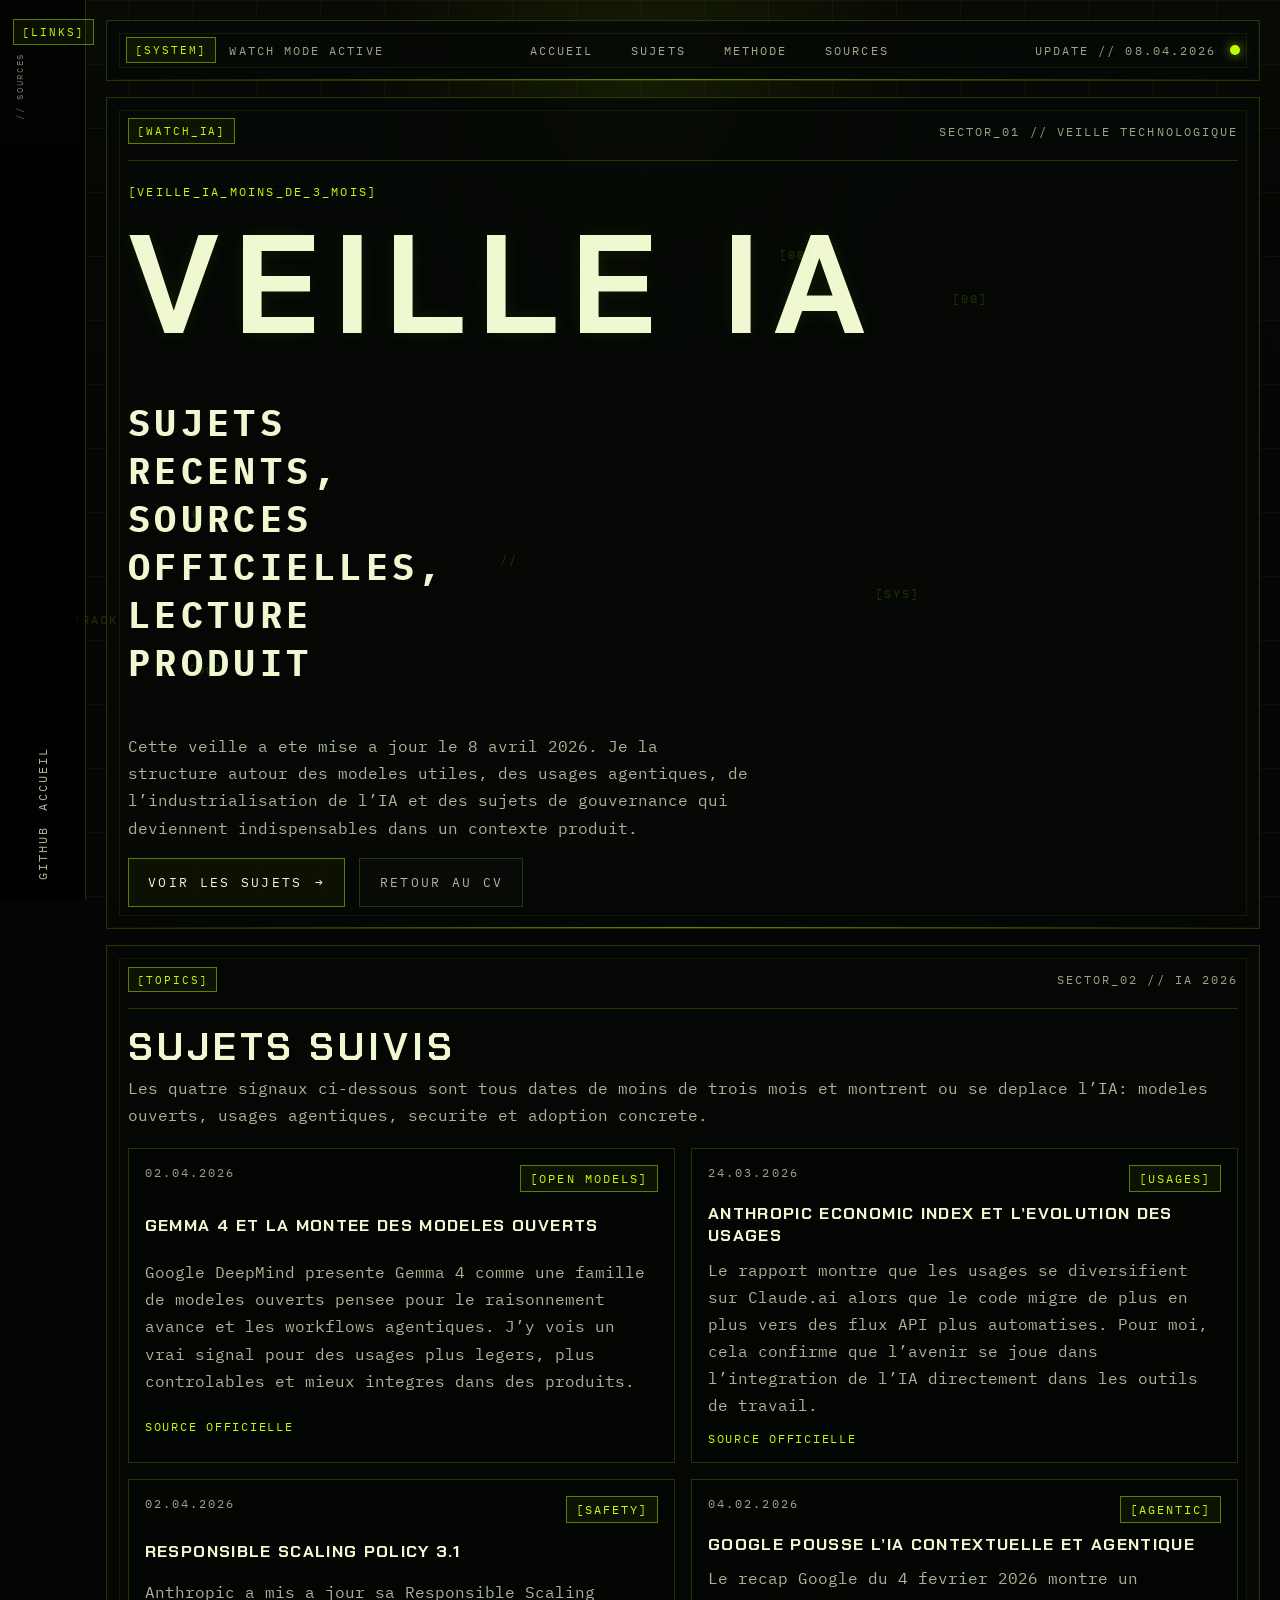
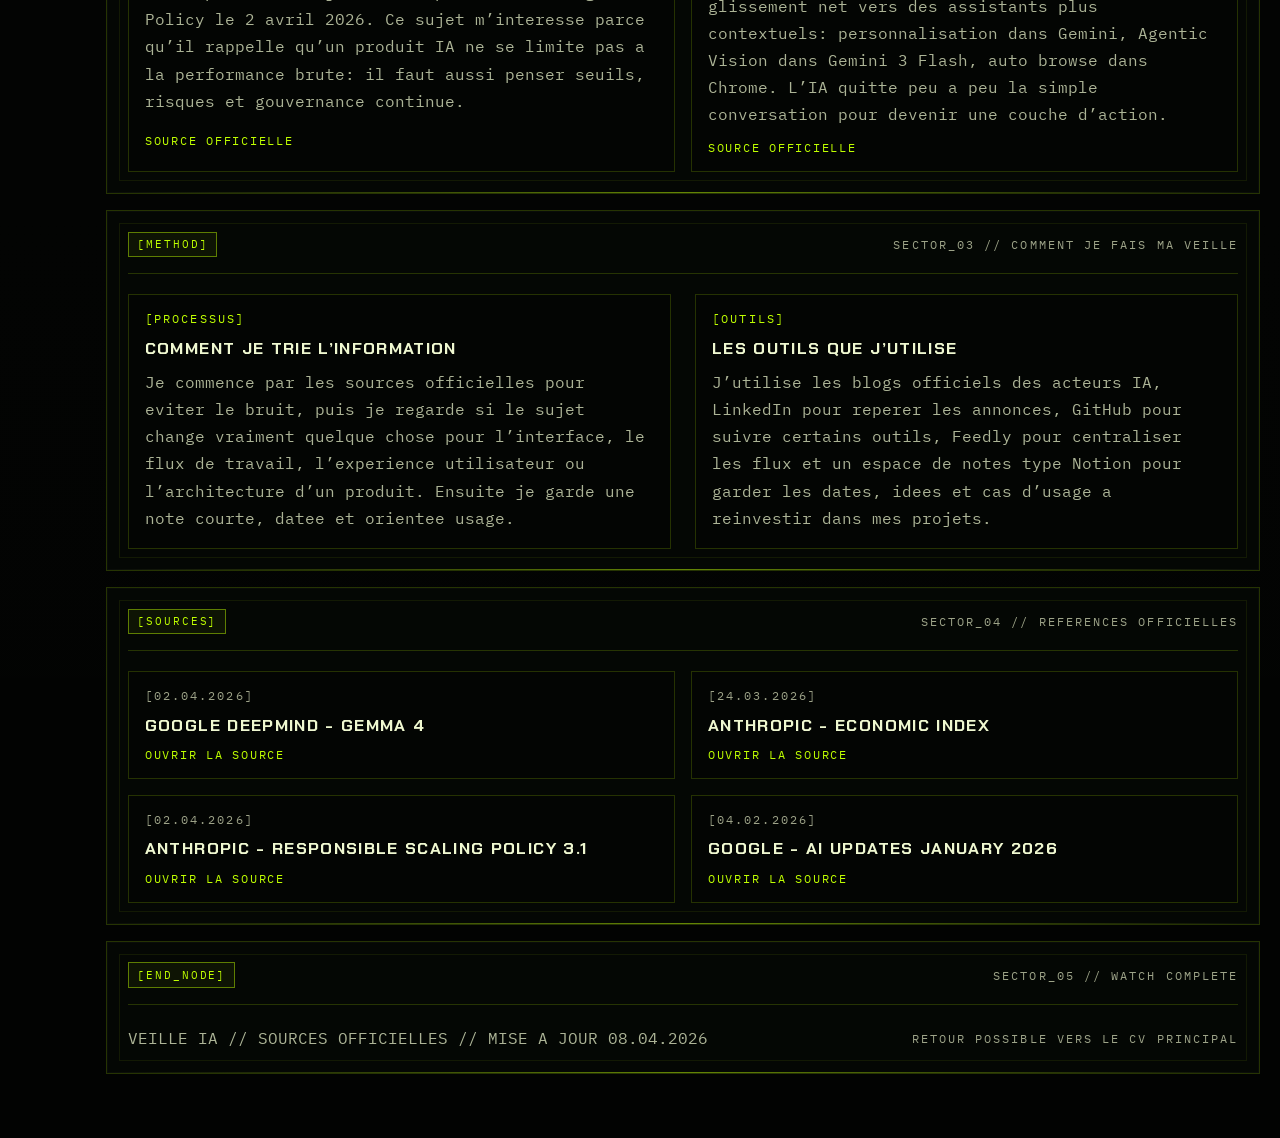
==== veille.html @ 502aa9de "portfolioV2" ====
<!DOCTYPE html>
<html lang="fr">
<head>
  <meta charset="UTF-8">
  <meta name="viewport" content="width=device-width, initial-scale=1.0">
  <title>Veille IA - Matheo Houpert</title>
  <meta name="description" content="Veille technologique IA de Matheo Houpert avec sujets recents de moins de trois mois, sources officielles et methode de veille.">
  <link rel="preconnect" href="https://fonts.googleapis.com">
  <link rel="preconnect" href="https://fonts.gstatic.com" crossorigin>
  <link href="https://fonts.googleapis.com/css2?family=Chakra+Petch:wght@400;500;600;700&family=IBM+Plex+Mono:wght@400;500;600&display=swap" rel="stylesheet">
  <link rel="stylesheet" href="styles.css">
</head>
<body>
  <div class="app-shell">
    <div class="scanline-overlay" aria-hidden="true"></div>
    <div class="ambient-grid" aria-hidden="true"></div>
    <div class="noise-layer" id="noiseLayer" aria-hidden="true"></div>
    <div class="cursor" id="cursor" aria-hidden="true"><span class="cursor-ring"></span><span class="cursor-dot"></span></div>

    <aside class="social-rail">
      <div class="rail-head"><span class="system-tag">[LINKS]</span><span class="rail-id">// SOURCES</span></div>
      <nav class="rail-links" aria-label="Liens externes">
        <a href="index.html">Accueil</a>
        <a href="https://github.com/matheo2?tab=repositories" target="_blank" rel="noreferrer">GitHub</a>
      </nav>
    </aside>

    <main class="site-frame">
      <header class="topbar">
        <div class="topbar-block"><span class="system-tag">[SYSTEM]</span><span class="topbar-copy">WATCH MODE ACTIVE</span></div>
        <nav class="topbar-nav" aria-label="Navigation principale">
          <a class="topbar-link" href="index.html">ACCUEIL</a>
          <a class="topbar-link" href="#watch">SUJETS</a>
          <a class="topbar-link" href="#method">METHODE</a>
          <a class="topbar-link" href="#sources">SOURCES</a>
        </nav>
        <div class="topbar-block"><span class="topbar-copy">UPDATE // 08.04.2026</span><span class="status-led"></span></div>
      </header>

      <section class="page-hero panel reveal">
        <div class="panel-header">
          <span class="system-tag">[WATCH_IA]</span>
          <span class="meta-text">SECTOR_01 // VEILLE TECHNOLOGIQUE</span>
        </div>
        <div class="hero-copy">
          <p class="eyebrow">[VEILLE_IA_MOINS_DE_3_MOIS]</p>
          <h1>VEILLE IA</h1>
          <h2 class="page-hero-subtitle">SUJETS RECENTS, SOURCES OFFICIELLES, LECTURE PRODUIT</h2>
          <p class="page-hero-copy">Cette veille a ete mise a jour le 8 avril 2026. Je la structure autour des modeles utiles, des usages agentiques, de l&rsquo;industrialisation de l&rsquo;IA et des sujets de gouvernance qui deviennent indispensables dans un contexte produit.</p>
          <div class="page-hero-actions">
            <a class="button-primary" href="#watch">VOIR LES SUJETS <span>&rarr;</span></a>
            <a class="button-secondary" href="index.html">RETOUR AU CV</a>
          </div>
        </div>
      </section>

      <section class="panel reveal" id="watch">
        <div class="panel-header">
          <span class="system-tag">[TOPICS]</span>
          <span class="meta-text">SECTOR_02 // IA 2026</span>
        </div>
        <div class="section-head">
          <h3>SUJETS SUIVIS</h3>
          <p>Les quatre signaux ci-dessous sont tous dates de moins de trois mois et montrent ou se deplace l&rsquo;IA: modeles ouverts, usages agentiques, securite et adoption concrete.</p>
        </div>
        <div class="watch-grid">
          <article class="watch-card">
            <div class="watch-head"><span class="watch-date">02.04.2026</span><span class="watch-tag">[OPEN MODELS]</span></div>
            <h3>Gemma 4 et la montee des modeles ouverts</h3>
            <p>Google DeepMind presente Gemma 4 comme une famille de modeles ouverts pensee pour le raisonnement avance et les workflows agentiques. J&rsquo;y vois un vrai signal pour des usages plus legers, plus controlables et mieux integres dans des produits.</p>
            <div class="watch-links"><a class="watch-link" href="https://blog.google/innovation-and-ai/technology/developers-tools/gemma-4/" target="_blank" rel="noreferrer">SOURCE OFFICIELLE</a></div>
          </article>
          <article class="watch-card">
            <div class="watch-head"><span class="watch-date">24.03.2026</span><span class="watch-tag">[USAGES]</span></div>
            <h3>Anthropic Economic Index et l&rsquo;evolution des usages</h3>
            <p>Le rapport montre que les usages se diversifient sur Claude.ai alors que le code migre de plus en plus vers des flux API plus automatises. Pour moi, cela confirme que l&rsquo;avenir se joue dans l&rsquo;integration de l&rsquo;IA directement dans les outils de travail.</p>
            <div class="watch-links"><a class="watch-link" href="https://www.anthropic.com/research/economic-index-march-2026-report" target="_blank" rel="noreferrer">SOURCE OFFICIELLE</a></div>
          </article>
          <article class="watch-card">
            <div class="watch-head"><span class="watch-date">02.04.2026</span><span class="watch-tag">[SAFETY]</span></div>
            <h3>Responsible Scaling Policy 3.1</h3>
            <p>Anthropic a mis a jour sa Responsible Scaling Policy le 2 avril 2026. Ce sujet m&rsquo;interesse parce qu&rsquo;il rappelle qu&rsquo;un produit IA ne se limite pas a la performance brute: il faut aussi penser seuils, risques et gouvernance continue.</p>
            <div class="watch-links"><a class="watch-link" href="https://www.anthropic.com/responsible-scaling-policy" target="_blank" rel="noreferrer">SOURCE OFFICIELLE</a></div>
          </article>
          <article class="watch-card">
            <div class="watch-head"><span class="watch-date">04.02.2026</span><span class="watch-tag">[AGENTIC]</span></div>
            <h3>Google pousse l&rsquo;IA contextuelle et agentique</h3>
            <p>Le recap Google du 4 fevrier 2026 montre un glissement net vers des assistants plus contextuels: personnalisation dans Gemini, Agentic Vision dans Gemini 3 Flash, auto browse dans Chrome. L&rsquo;IA quitte peu a peu la simple conversation pour devenir une couche d&rsquo;action.</p>
            <div class="watch-links"><a class="watch-link" href="https://blog.google/innovation-and-ai/products/google-ai-updates-january-2026/" target="_blank" rel="noreferrer">SOURCE OFFICIELLE</a></div>
          </article>
        </div>
      </section>

      <section class="panel reveal" id="method">
        <div class="panel-header">
          <span class="system-tag">[METHOD]</span>
          <span class="meta-text">SECTOR_03 // COMMENT JE FAIS MA VEILLE</span>
        </div>
        <div class="method-grid">
          <article class="method-card">
            <span class="method-kicker">[PROCESSUS]</span>
            <h3>Comment je trie l&rsquo;information</h3>
            <p>Je commence par les sources officielles pour eviter le bruit, puis je regarde si le sujet change vraiment quelque chose pour l&rsquo;interface, le flux de travail, l&rsquo;experience utilisateur ou l&rsquo;architecture d&rsquo;un produit. Ensuite je garde une note courte, datee et orientee usage.</p>
          </article>
          <article class="method-card">
            <span class="method-kicker">[OUTILS]</span>
            <h3>Les outils que j&rsquo;utilise</h3>
            <p>J&rsquo;utilise les blogs officiels des acteurs IA, LinkedIn pour reperer les annonces, GitHub pour suivre certains outils, Feedly pour centraliser les flux et un espace de notes type Notion pour garder les dates, idees et cas d&rsquo;usage a reinvestir dans mes projets.</p>
          </article>
        </div>
      </section>

      <section class="panel reveal" id="sources">
        <div class="panel-header">
          <span class="system-tag">[SOURCES]</span>
          <span class="meta-text">SECTOR_04 // REFERENCES OFFICIELLES</span>
        </div>
        <div class="source-grid">
          <article class="source-item"><span class="source-item-label">[02.04.2026]</span><h3>Google DeepMind - Gemma 4</h3><a href="https://blog.google/innovation-and-ai/technology/developers-tools/gemma-4/" target="_blank" rel="noreferrer">OUVRIR LA SOURCE</a></article>
          <article class="source-item"><span class="source-item-label">[24.03.2026]</span><h3>Anthropic - Economic Index</h3><a href="https://www.anthropic.com/research/economic-index-march-2026-report" target="_blank" rel="noreferrer">OUVRIR LA SOURCE</a></article>
          <article class="source-item"><span class="source-item-label">[02.04.2026]</span><h3>Anthropic - Responsible Scaling Policy 3.1</h3><a href="https://www.anthropic.com/responsible-scaling-policy" target="_blank" rel="noreferrer">OUVRIR LA SOURCE</a></article>
          <article class="source-item"><span class="source-item-label">[04.02.2026]</span><h3>Google - AI updates January 2026</h3><a href="https://blog.google/innovation-and-ai/products/google-ai-updates-january-2026/" target="_blank" rel="noreferrer">OUVRIR LA SOURCE</a></article>
        </div>
      </section>

      <footer class="footer panel reveal">
        <div class="panel-header"><span class="system-tag">[END_NODE]</span><span class="meta-text">SECTOR_05 // WATCH COMPLETE</span></div>
        <div class="footer-copy"><p>VEILLE IA // SOURCES OFFICIELLES // MISE A JOUR 08.04.2026</p><p class="footer-small">RETOUR POSSIBLE VERS LE CV PRINCIPAL</p></div>
      </footer>
    </main>
  </div>
  <script src="script.js"></script>
</body>
</html>
---- styles.css ----
:root {
  --bg: #020302;
  --bg-soft: #060806;
  --panel: rgba(5, 8, 5, 0.88);
  --line: rgba(191, 255, 0, 0.18);
  --line-strong: rgba(191, 255, 0, 0.45);
  --text: #eff8d0;
  --text-dim: rgba(239, 248, 208, 0.72);
  --accent: #bfff00;
  --accent-soft: rgba(191, 255, 0, 0.18);
  --accent-glow: 0 0 22px rgba(191, 255, 0, 0.18);
  --danger-space: clamp(1rem, 2vw, 2rem);
  --content-max: 1180px;
  --transition: 220ms ease;
}

* {
  box-sizing: border-box;
}

html {
  scroll-behavior: smooth;
}

body {
  margin: 0;
  min-height: 100vh;
  background:
    linear-gradient(rgba(255, 255, 255, 0.01), rgba(255, 255, 255, 0)),
    var(--bg);
  color: var(--text);
  font-family: "IBM Plex Mono", monospace;
  text-transform: uppercase;
  overflow-x: hidden;
}

body.modal-open {
  overflow: hidden;
}

body::before {
  content: "";
  position: fixed;
  inset: 0;
  background-image:
    linear-gradient(var(--line) 1px, transparent 1px),
    linear-gradient(90deg, var(--line) 1px, transparent 1px);
  background-size: 64px 64px;
  opacity: 0.22;
  pointer-events: none;
  z-index: -3;
}

a {
  color: inherit;
  text-decoration: none;
}

button,
a {
  -webkit-tap-highlight-color: transparent;
}

button {
  font: inherit;
}

p,
li {
  margin: 0;
  color: var(--text-dim);
  line-height: 1.7;
  text-transform: none;
}

ul {
  margin: 0;
  padding-left: 1.15rem;
}

.app-shell {
  position: relative;
  min-height: 100vh;
}

.ambient-grid,
.scanline-overlay,
.noise-layer {
  position: fixed;
  inset: 0;
  pointer-events: none;
}

.ambient-grid {
  background:
    radial-gradient(circle at 50% 10%, rgba(191, 255, 0, 0.08), transparent 28%),
    linear-gradient(180deg, rgba(191, 255, 0, 0.02), transparent 32%);
  z-index: -2;
}

.scanline-overlay {
  background: repeating-linear-gradient(
    to bottom,
    rgba(255, 255, 255, 0.028) 0,
    rgba(255, 255, 255, 0.028) 1px,
    transparent 1px,
    transparent 4px
  );
  opacity: 0.08;
  mix-blend-mode: screen;
  animation: scanline-shift 12s linear infinite;
  z-index: 4;
}

.noise-layer {
  z-index: 3;
}

.noise-glyph {
  position: absolute;
  color: rgba(191, 255, 0, 0.18);
  font-size: 0.72rem;
  letter-spacing: 0.16em;
  animation: noise-drift 10s linear infinite;
}

.cursor {
  position: fixed;
  top: 0;
  left: 0;
  width: 36px;
  height: 36px;
  pointer-events: none;
  transform: translate(-50%, -50%);
  z-index: 8;
  opacity: 0;
  transition: opacity var(--transition);
}

.cursor.is-visible {
  opacity: 1;
}

.cursor.is-hovering .cursor-ring {
  transform: scale(1.45);
}

.cursor-ring,
.cursor-dot {
  position: absolute;
  inset: 0;
  margin: auto;
  border-radius: 50%;
}

.cursor-ring {
  width: 36px;
  height: 36px;
  border: 1px solid rgba(191, 255, 0, 0.55);
  box-shadow: 0 0 18px rgba(191, 255, 0, 0.12);
  transition: transform var(--transition);
}

.cursor-dot {
  width: 6px;
  height: 6px;
  background: var(--accent);
  box-shadow: 0 0 12px rgba(191, 255, 0, 0.65);
}

.social-rail {
  position: fixed;
  top: 0;
  left: 0;
  width: 86px;
  height: 100vh;
  padding: 1.2rem 0.8rem;
  border-right: 1px solid var(--line);
  background: rgba(0, 0, 0, 0.74);
  display: flex;
  flex-direction: column;
  justify-content: space-between;
  z-index: 5;
}

.rail-head {
  display: grid;
  gap: 0.5rem;
}

.rail-id {
  color: rgba(239, 248, 208, 0.45);
  font-size: 0.58rem;
  letter-spacing: 0.18em;
  writing-mode: vertical-rl;
  transform: rotate(180deg);
}

.rail-links {
  display: flex;
  flex-direction: column;
  gap: 1rem;
  align-items: center;
}

.rail-links a {
  writing-mode: vertical-rl;
  transform: rotate(180deg);
  font-size: 0.72rem;
  letter-spacing: 0.18em;
  color: var(--text-dim);
  transition: color var(--transition), text-shadow var(--transition);
}

.rail-links a:hover,
.rail-links a:focus-visible {
  color: var(--accent);
  text-shadow: 0 0 12px rgba(191, 255, 0, 0.45);
}

.site-frame {
  width: min(calc(100% - 126px), var(--content-max));
  margin-left: max(106px, calc((100vw - var(--content-max)) / 2));
  padding: 1.25rem 0 4rem;
}

.topbar,
.panel,
.detail-dialog {
  border: 1px solid var(--line);
  background: var(--panel);
  box-shadow: inset 0 0 0 1px rgba(255, 255, 255, 0.02);
  position: relative;
  overflow: hidden;
}

.topbar {
  display: grid;
  grid-template-columns: auto 1fr auto;
  gap: 1rem;
  align-items: center;
  padding: 0.95rem 1.2rem;
  margin-bottom: 1rem;
}

.topbar-block,
.topbar-nav {
  display: flex;
  align-items: center;
  gap: 0.85rem;
}

.topbar-nav {
  justify-content: center;
  flex-wrap: wrap;
}

.topbar-link {
  padding: 0.35rem 0.7rem;
  border: 1px solid transparent;
  font-size: 0.72rem;
  letter-spacing: 0.18em;
  color: rgba(239, 248, 208, 0.68);
  transition:
    color var(--transition),
    border-color var(--transition),
    background var(--transition);
}

.topbar-link:hover,
.topbar-link:focus-visible {
  color: var(--accent);
  border-color: var(--line);
  background: rgba(191, 255, 0, 0.05);
}

.topbar-copy,
.meta-text,
.system-tag,
.data-label,
.metric-label,
.skill-index,
.about-key,
.footer-small,
.eyebrow,
.story-label,
.project-card-index,
.project-badge,
.access-key,
.modal-meta span,
.watch-date,
.watch-source,
.method-kicker,
.source-item-label {
  letter-spacing: 0.18em;
}

.topbar-copy,
.meta-text,
.footer-small,
.data-label,
.metric-label,
.skill-index,
.about-key,
.story-label,
.project-card-index,
.access-key,
.watch-date,
.watch-source,
.source-item-label {
  font-size: 0.72rem;
  color: rgba(239, 248, 208, 0.65);
}

.status-led {
  width: 10px;
  height: 10px;
  border-radius: 50%;
  background: var(--accent);
  box-shadow: 0 0 12px rgba(191, 255, 0, 0.7);
  animation: pulse-led 2.4s infinite;
}

.panel + .panel {
  margin-top: 1rem;
}

.panel::before,
.panel::after,
.topbar::before,
.topbar::after,
.detail-dialog::before,
.detail-dialog::after {
  content: "";
  position: absolute;
  inset: 12px;
  border: 1px solid rgba(191, 255, 0, 0.08);
  pointer-events: none;
}

.panel::after,
.topbar::after,
.detail-dialog::after {
  inset: auto 0 0 0;
  height: 1px;
  border: 0;
  background: linear-gradient(90deg, transparent, rgba(191, 255, 0, 0.5), transparent);
}

.panel {
  padding: 1.3rem;
}

.panel-header {
  display: flex;
  justify-content: space-between;
  gap: 1rem;
  align-items: center;
  padding-bottom: 1rem;
  margin-bottom: 1.25rem;
  border-bottom: 1px solid var(--line);
}

.system-tag {
  display: inline-flex;
  align-items: center;
  justify-content: center;
  padding: 0.3rem 0.5rem;
  border: 1px solid var(--line-strong);
  color: var(--accent);
  font-size: 0.68rem;
  background: rgba(191, 255, 0, 0.05);
}

.hero {
  min-height: 80vh;
  display: flex;
  flex-direction: column;
  justify-content: center;
}

.hero-grid,
.project-layout,
.about-layout,
.story-layout,
.method-grid {
  display: grid;
  gap: 1.5rem;
}

.hero-grid {
  grid-template-columns: minmax(0, 1.15fr) minmax(320px, 0.85fr);
  align-items: stretch;
}

.hero-copy,
.project-copy,
.story-copy {
  display: grid;
  gap: 1rem;
  align-content: center;
}

.eyebrow {
  font-size: 0.78rem;
  color: var(--accent);
}

.glitch-title,
.hero-subtitle,
.section-head h3,
.project-copy h3,
.modal-headline h3,
.page-hero h1 {
  font-family: "Chakra Petch", sans-serif;
  margin: 0;
  line-height: 0.95;
}

.glitch-title,
.page-hero h1 {
  position: relative;
  font-size: clamp(4rem, 11vw, 8.8rem);
  letter-spacing: 0.1em;
  color: var(--text);
  text-shadow: 0 0 18px rgba(191, 255, 0, 0.08);
}

.glitch-title::before,
.glitch-title::after {
  content: attr(data-text);
  position: absolute;
  inset: 0;
  pointer-events: none;
  opacity: 0;
}

.glitch-title.is-glitching::before {
  opacity: 0.7;
  transform: translate(2px, -1px);
  color: rgba(191, 255, 0, 0.95);
  clip-path: polygon(0 12%, 100% 0, 100% 42%, 0 46%);
}

.glitch-title.is-glitching::after {
  opacity: 0.55;
  transform: translate(-4px, 2px);
  color: rgba(239, 248, 208, 0.7);
  clip-path: polygon(0 58%, 100% 52%, 100% 100%, 0 100%);
}

.hero-subtitle,
.page-hero-subtitle {
  max-width: 16ch;
  font-size: clamp(1.3rem, 3vw, 2.3rem);
  letter-spacing: 0.12em;
}

.hero-text,
.page-hero-copy {
  max-width: 62ch;
}

.hero-actions,
.project-actions,
.modal-actions,
.page-hero-actions {
  display: flex;
  flex-wrap: wrap;
  gap: 0.9rem;
}

.button-primary,
.button-secondary,
.modal-close,
.skill-pill,
.project-card {
  transition:
    color var(--transition),
    background var(--transition),
    border-color var(--transition),
    box-shadow var(--transition),
    transform var(--transition);
}

.button-primary {
  display: inline-flex;
  align-items: center;
  justify-content: center;
  gap: 0.75rem;
  padding: 0.95rem 1.2rem;
  border: 1px solid var(--line-strong);
  background: rgba(191, 255, 0, 0.04);
  color: var(--text);
  font-size: 0.8rem;
  letter-spacing: 0.18em;
  transition:
    color var(--transition),
    background var(--transition),
    box-shadow var(--transition),
    transform var(--transition);
}

.button-secondary,
.modal-close {
  display: inline-flex;
  align-items: center;
  justify-content: center;
  gap: 0.75rem;
  padding: 0.95rem 1.2rem;
  border: 1px solid var(--line);
  background: rgba(255, 255, 255, 0.01);
  color: var(--text-dim);
  font-size: 0.8rem;
  letter-spacing: 0.18em;
}

.button-primary:hover,
.button-primary:focus-visible,
.button-secondary:hover,
.button-secondary:focus-visible,
.modal-close:hover,
.modal-close:focus-visible,
.skill-pill:hover,
.skill-pill:focus-visible,
.project-card:hover,
.project-card:focus-visible {
  color: var(--accent);
  border-color: var(--line-strong);
  background: rgba(191, 255, 0, 0.08);
  box-shadow: var(--accent-glow);
  transform: translateY(-2px);
}

.hero-data {
  display: grid;
  grid-template-columns: repeat(2, minmax(0, 1fr));
  gap: 1rem;
  padding-top: 0.5rem;
}

.data-card,
.metric-block,
.skill-card,
.about-row,
.project-panel,
.signal-core,
.story-card,
.watch-card,
.method-card,
.source-item {
  border: 1px solid var(--line);
  background: rgba(0, 0, 0, 0.32);
}

.data-card {
  display: grid;
  gap: 0.35rem;
  padding: 0.95rem;
}

.data-value,
.metric-value,
.about-value {
  color: var(--text);
  font-size: 0.88rem;
  letter-spacing: 0.12em;
}

.hero-visual {
  display: flex;
  align-items: stretch;
}

.signal-core {
  position: relative;
  min-height: 460px;
  width: 100%;
  overflow: hidden;
  display: grid;
  place-items: center;
  box-shadow: inset 0 0 32px rgba(191, 255, 0, 0.03);
}

.signal-core::before {
  content: "";
  position: absolute;
  inset: 24px;
  border: 1px solid rgba(191, 255, 0, 0.14);
}

.signal-grid,
.signal-ring,
.signal-cross,
.signal-pulse {
  position: absolute;
}

.signal-grid {
  inset: 0;
  background-image:
    linear-gradient(rgba(191, 255, 0, 0.08) 1px, transparent 1px),
    linear-gradient(90deg, rgba(191, 255, 0, 0.08) 1px, transparent 1px);
  background-size: 28px 28px;
  mask-image: radial-gradient(circle at center, black 45%, transparent 80%);
}

.signal-ring {
  border: 1px solid rgba(191, 255, 0, 0.4);
  border-radius: 50%;
}

.signal-ring-a {
  width: 280px;
  height: 280px;
  animation: rotate-ring 12s linear infinite;
}

.signal-ring-b {
  width: 190px;
  height: 190px;
  border-style: dashed;
  animation: rotate-ring-reverse 8s linear infinite;
}

.signal-cross {
  background: rgba(191, 255, 0, 0.22);
}

.signal-cross-x {
  width: 1px;
  height: 100%;
}

.signal-cross-y {
  width: 100%;
  height: 1px;
}

.signal-node {
  position: absolute;
  width: 10px;
  height: 10px;
  background: var(--accent);
  box-shadow: 0 0 16px rgba(191, 255, 0, 0.55);
}

.signal-node-a {
  top: 18%;
  right: 22%;
}

.signal-node-b {
  bottom: 24%;
  left: 20%;
}

.signal-node-c {
  bottom: 18%;
  right: 30%;
}

.signal-pulse {
  width: 88px;
  height: 88px;
  border: 1px solid rgba(191, 255, 0, 0.45);
  border-radius: 50%;
  animation: pulse-wave 2.8s ease-out infinite;
}

.signal-caption {
  position: absolute;
  left: 1rem;
  bottom: 1rem;
  display: grid;
  gap: 0.3rem;
  font-size: 0.7rem;
  letter-spacing: 0.16em;
  color: rgba(239, 248, 208, 0.65);
}

.section-head {
  display: grid;
  gap: 0.55rem;
  margin-bottom: 1.2rem;
}

.section-head h3,
.project-copy h3 {
  font-size: clamp(1.65rem, 3vw, 3rem);
  letter-spacing: 0.1em;
}

.story-layout,
.about-layout {
  grid-template-columns: minmax(0, 1fr) minmax(280px, 0.82fr);
  align-items: start;
}

.story-stack,
.about-list {
  display: grid;
  gap: 0.8rem;
}

.story-card {
  display: grid;
  gap: 0.55rem;
  padding: 1rem;
}

.skills-panel {
  display: grid;
  grid-template-columns: repeat(5, minmax(0, 1fr));
  gap: 1rem;
}

.skill-button-grid {
  display: flex;
  flex-wrap: wrap;
  gap: 0.85rem;
}

.skill-pill {
  border: 1px solid var(--line);
  background: rgba(255, 255, 255, 0.01);
  color: var(--text);
  padding: 0.95rem 1.1rem;
  cursor: pointer;
}

.skills-footer {
  margin-top: 1.4rem;
  display: flex;
  justify-content: space-between;
  gap: 1rem;
  align-items: flex-end;
}

.skills-footnote {
  max-width: 50ch;
}

.skill-card {
  min-height: 230px;
  padding: 1rem;
  display: flex;
  flex-direction: column;
  justify-content: space-between;
  gap: 1rem;
  transition:
    border-color var(--transition),
    box-shadow var(--transition),
    transform var(--transition);
}

.skill-card h4 {
  margin: 0;
  font-family: "Chakra Petch", sans-serif;
  font-size: 1.15rem;
  letter-spacing: 0.08em;
}

.skill-card:hover,
.skill-card:focus-within {
  border-color: var(--line-strong);
  box-shadow: var(--accent-glow);
  transform: translateY(-4px);
}

.project-layout {
  grid-template-columns: minmax(0, 1.05fr) minmax(280px, 0.95fr);
  align-items: start;
}

.access-strip {
  display: grid;
  gap: 0.7rem;
  padding: 1rem;
  border: 1px solid var(--line);
  background: rgba(0, 0, 0, 0.28);
}

.access-row {
  display: grid;
  grid-template-columns: 110px 1fr;
  gap: 1rem;
  align-items: center;
  padding-bottom: 0.7rem;
  border-bottom: 1px solid rgba(191, 255, 0, 0.08);
}

.access-row:last-child {
  padding-bottom: 0;
  border-bottom: 0;
}

.access-key,
.project-card-index,
.project-badge {
  font-size: 0.72rem;
  letter-spacing: 0.18em;
}

.access-key,
.project-card-index {
  color: rgba(239, 248, 208, 0.65);
}

.access-value {
  color: var(--text);
  letter-spacing: 0.1em;
}

.project-text {
  font-size: 1.15rem;
  color: var(--accent);
  letter-spacing: 0.08em;
}

.project-panel {
  padding: 1rem;
  display: grid;
  gap: 0.9rem;
}

.metric-block {
  padding: 0.85rem 0.9rem;
  display: grid;
  gap: 0.35rem;
}

.project-diagram {
  min-height: 180px;
  display: grid;
  place-items: center;
  gap: 1rem;
  padding: 1rem;
  border: 1px solid var(--line);
  background:
    linear-gradient(rgba(191, 255, 0, 0.04), rgba(191, 255, 0, 0)),
    rgba(0, 0, 0, 0.42);
}

.diagram-node {
  position: relative;
  padding: 0.65rem 0.9rem;
  border: 1px solid rgba(191, 255, 0, 0.34);
  font-size: 0.72rem;
  letter-spacing: 0.16em;
}

.diagram-node:nth-child(2) {
  transform: scale(1.12);
  color: var(--accent);
}

.project-directory {
  margin-top: 1.5rem;
  padding-top: 1.5rem;
  border-top: 1px solid var(--line);
}

.project-grid {
  display: grid;
  grid-template-columns: repeat(2, minmax(0, 1fr));
  gap: 1rem;
}

.project-card {
  width: 100%;
  display: grid;
  gap: 1rem;
  padding: 1rem;
  border: 1px solid var(--line);
  background:
    linear-gradient(rgba(191, 255, 0, 0.03), rgba(191, 255, 0, 0)),
    rgba(0, 0, 0, 0.26);
  cursor: pointer;
  text-align: left;
}

.project-card-head,
.project-card-meta {
  display: flex;
  justify-content: space-between;
  gap: 1rem;
  align-items: center;
}

.project-badge {
  display: inline-flex;
  align-items: center;
  justify-content: center;
  padding: 0.3rem 0.55rem;
  border: 1px solid var(--line-strong);
  color: var(--accent);
  background: rgba(191, 255, 0, 0.05);
}

.project-card-copy {
  display: grid;
  gap: 0.75rem;
}

.project-card-title {
  font-family: "Chakra Petch", sans-serif;
  font-size: 1.3rem;
  letter-spacing: 0.08em;
  color: var(--text);
}

.project-card-text {
  color: var(--text-dim);
  text-transform: none;
  line-height: 1.7;
}

.project-card-meta {
  flex-wrap: wrap;
  color: rgba(239, 248, 208, 0.72);
  font-size: 0.76rem;
  letter-spacing: 0.14em;
}

.about-row {
  display: grid;
  grid-template-columns: 110px 1fr;
  gap: 1rem;
  align-items: center;
  padding: 0.95rem 1rem;
}

.footer-copy {
  display: flex;
  justify-content: space-between;
  align-items: center;
  gap: 1rem;
}

.detail-modal {
  position: fixed;
  inset: 0;
  z-index: 10;
  display: flex;
  align-items: center;
  justify-content: center;
  padding: 1.4rem;
  opacity: 0;
  visibility: hidden;
  pointer-events: none;
  transition: opacity var(--transition), visibility var(--transition);
}

.detail-modal.is-open {
  opacity: 1;
  visibility: visible;
  pointer-events: auto;
}

.detail-backdrop {
  position: absolute;
  inset: 0;
  background: rgba(2, 3, 2, 0.72);
  backdrop-filter: blur(18px);
}

.detail-dialog {
  position: relative;
  width: min(920px, 100%);
  max-height: min(88vh, 920px);
  z-index: 1;
}

.detail-dialog-head {
  display: flex;
  justify-content: space-between;
  gap: 1rem;
  align-items: center;
  padding: 1.3rem 1.3rem 1rem;
  margin-bottom: 0;
  border-bottom: 1px solid var(--line);
}

.detail-dialog-scroll {
  max-height: calc(88vh - 88px);
  overflow-y: auto;
  padding: 1.3rem;
}

.detail-dialog-scroll::-webkit-scrollbar {
  width: 10px;
}

.detail-dialog-scroll::-webkit-scrollbar-thumb {
  background: rgba(191, 255, 0, 0.18);
}

.modal-close {
  cursor: pointer;
}

.modal-article {
  display: grid;
  gap: 1.15rem;
}

.modal-headline {
  display: grid;
  gap: 0.65rem;
}

.modal-lead {
  max-width: 72ch;
  color: var(--text);
}

.modal-meta {
  display: flex;
  flex-wrap: wrap;
  gap: 0.7rem;
}

.modal-meta span {
  padding: 0.45rem 0.7rem;
  border: 1px solid rgba(191, 255, 0, 0.18);
  background: rgba(191, 255, 0, 0.04);
  color: rgba(239, 248, 208, 0.78);
  font-size: 0.74rem;
}

.modal-section,
.watch-card,
.method-card,
.source-item {
  display: grid;
  gap: 0.65rem;
  padding: 1rem;
}

.modal-section {
  border: 1px solid var(--line);
  background: rgba(0, 0, 0, 0.22);
}

.modal-section h4,
.watch-card h3,
.method-card h3,
.source-item h3 {
  margin: 0;
  font-family: "Chakra Petch", sans-serif;
  font-size: 1.05rem;
  letter-spacing: 0.08em;
  color: var(--text);
}

.page-hero {
  min-height: auto;
}

.watch-grid,
.source-grid {
  display: grid;
  grid-template-columns: repeat(2, minmax(0, 1fr));
  gap: 1rem;
  margin-top: 1rem;
}

.watch-head {
  display: flex;
  justify-content: space-between;
  gap: 1rem;
  align-items: flex-start;
}

.watch-tag {
  display: inline-flex;
  align-items: center;
  justify-content: center;
  padding: 0.3rem 0.55rem;
  border: 1px solid var(--line-strong);
  color: var(--accent);
  background: rgba(191, 255, 0, 0.05);
  font-size: 0.72rem;
  letter-spacing: 0.18em;
}

.watch-links {
  display: flex;
  flex-wrap: wrap;
  gap: 0.8rem;
}

.watch-link,
.source-item a {
  color: var(--accent);
  font-size: 0.78rem;
  letter-spacing: 0.14em;
}

.watch-link:hover,
.watch-link:focus-visible,
.source-item a:hover,
.source-item a:focus-visible {
  text-decoration: underline;
}

.method-grid {
  grid-template-columns: repeat(2, minmax(0, 1fr));
}

.method-kicker {
  color: var(--accent);
  font-size: 0.74rem;
}

.reveal {
  opacity: 0;
  transform: translateY(26px);
  transition:
    opacity 700ms ease,
    transform 700ms ease,
    border-color 300ms ease,
    box-shadow 300ms ease;
}

.reveal.is-visible {
  opacity: 1;
  transform: translateY(0);
}

.panel.is-flicker,
.topbar.is-flicker,
.detail-dialog.is-flicker {
  border-color: rgba(191, 255, 0, 0.5);
  box-shadow:
    inset 0 0 0 1px rgba(255, 255, 255, 0.03),
    0 0 22px rgba(191, 255, 0, 0.08);
}

@keyframes pulse-led {
  0%,
  100% {
    opacity: 0.6;
    transform: scale(0.92);
  }
  50% {
    opacity: 1;
    transform: scale(1);
  }
}

@keyframes rotate-ring {
  from {
    transform: rotate(0deg);
  }
  to {
    transform: rotate(360deg);
  }
}

@keyframes rotate-ring-reverse {
  from {
    transform: rotate(360deg);
  }
  to {
    transform: rotate(0deg);
  }
}

@keyframes pulse-wave {
  0% {
    transform: scale(0.65);
    opacity: 0.95;
  }
  100% {
    transform: scale(3.9);
    opacity: 0;
  }
}

@keyframes scanline-shift {
  from {
    transform: translateY(-10%);
  }
  to {
    transform: translateY(10%);
  }
}

@keyframes noise-drift {
  from {
    transform: translateY(0);
    opacity: 0;
  }
  10%,
  80% {
    opacity: 1;
  }
  to {
    transform: translateY(-30px);
    opacity: 0;
  }
}

@media (max-width: 1100px) {
  .skills-panel {
    grid-template-columns: repeat(3, minmax(0, 1fr));
  }

  .hero-grid,
  .project-layout,
  .about-layout,
  .story-layout,
  .method-grid {
    grid-template-columns: 1fr;
  }

  .project-grid,
  .watch-grid,
  .source-grid {
    grid-template-columns: 1fr;
  }

  .signal-core {
    min-height: 360px;
  }
}

@media (max-width: 920px) {
  .topbar {
    grid-template-columns: 1fr;
  }

  .topbar-nav {
    justify-content: flex-start;
  }

  .skills-footer,
  .watch-head,
  .footer-copy {
    flex-direction: column;
    align-items: flex-start;
  }
}

@media (max-width: 820px) {
  .social-rail {
    position: sticky;
    top: 0;
    width: 100%;
    height: auto;
    padding: 0.8rem 1rem;
    border-right: 0;
    border-bottom: 1px solid var(--line);
    flex-direction: row;
    align-items: center;
  }

  .rail-head {
    display: flex;
    align-items: center;
    gap: 0.8rem;
  }

  .rail-id,
  .rail-links a {
    writing-mode: initial;
    transform: none;
  }

  .rail-links {
    flex-direction: row;
    gap: 0.9rem;
    flex-wrap: wrap;
  }

  .site-frame {
    width: min(calc(100% - 1.4rem), var(--content-max));
    margin-left: auto;
    margin-right: auto;
    padding-top: 1rem;
  }

  .topbar,
  .panel-header,
  .detail-dialog-head,
  .footer-copy {
    flex-direction: column;
    align-items: flex-start;
  }
}

@media (max-width: 680px) {
  body::before {
    background-size: 36px 36px;
  }

  .panel,
  .topbar,
  .detail-dialog-head,
  .detail-dialog-scroll {
    padding-left: 1rem;
    padding-right: 1rem;
  }

  .hero,
  .page-hero {
    min-height: auto;
  }

  .hero-data,
  .skills-panel {
    grid-template-columns: 1fr;
  }

  .skill-card,
  .signal-core {
    min-height: 0;
  }

  .glitch-title,
  .page-hero h1 {
    font-size: clamp(3rem, 22vw, 5rem);
  }

  .hero-subtitle,
  .page-hero-subtitle {
    max-width: none;
  }

  .project-actions,
  .hero-actions,
  .modal-actions,
  .page-hero-actions {
    flex-direction: column;
    align-items: stretch;
  }

  .access-row {
    grid-template-columns: 1fr;
  }

  .project-card-head,
  .project-card-meta {
    align-items: flex-start;
    flex-direction: column;
  }

  .about-row {
    grid-template-columns: 1fr;
  }

  .detail-modal {
    padding: 0.75rem;
  }
}

@media (prefers-reduced-motion: reduce) {
  *,
  *::before,
  *::after {
    animation: none !important;
    transition: none !important;
    scroll-behavior: auto !important;
  }

  .reveal {
    opacity: 1;
    transform: none;
  }

  .cursor,
  .scanline-overlay {
    display: none;
  }
}
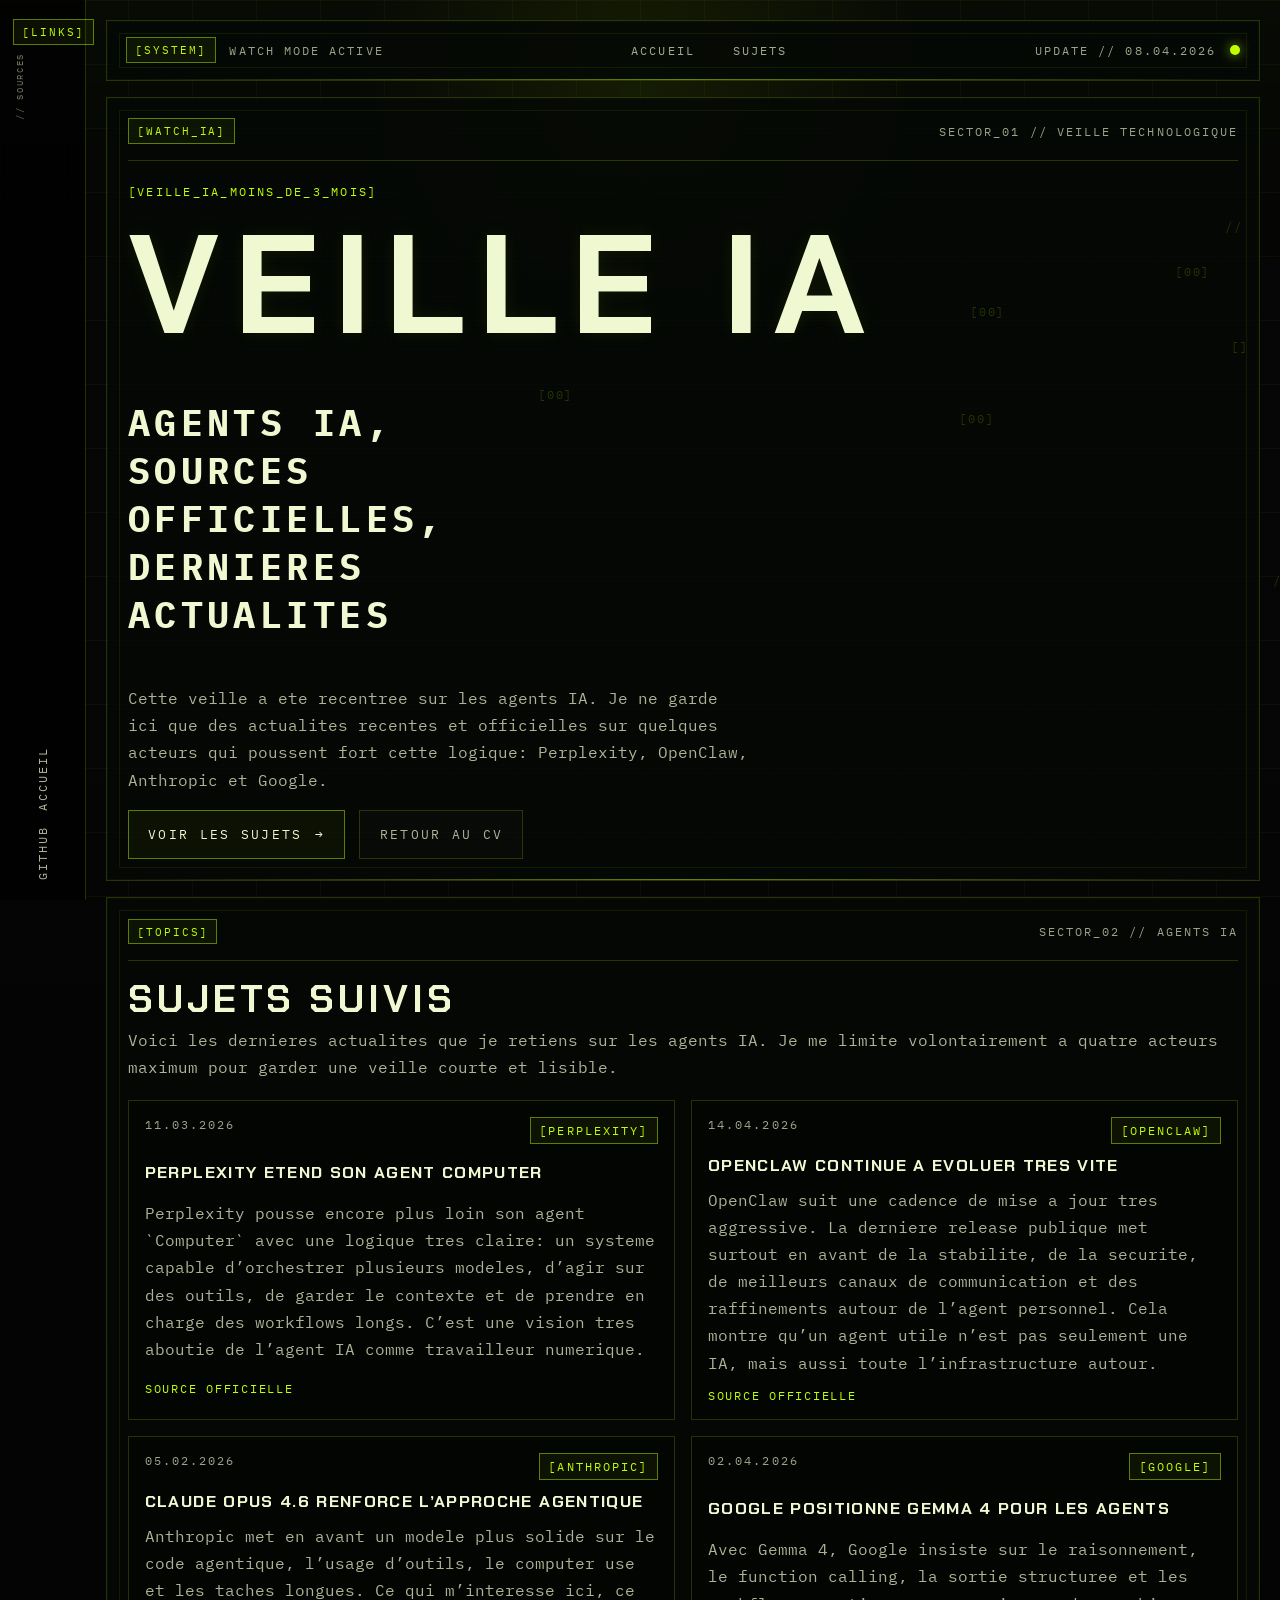
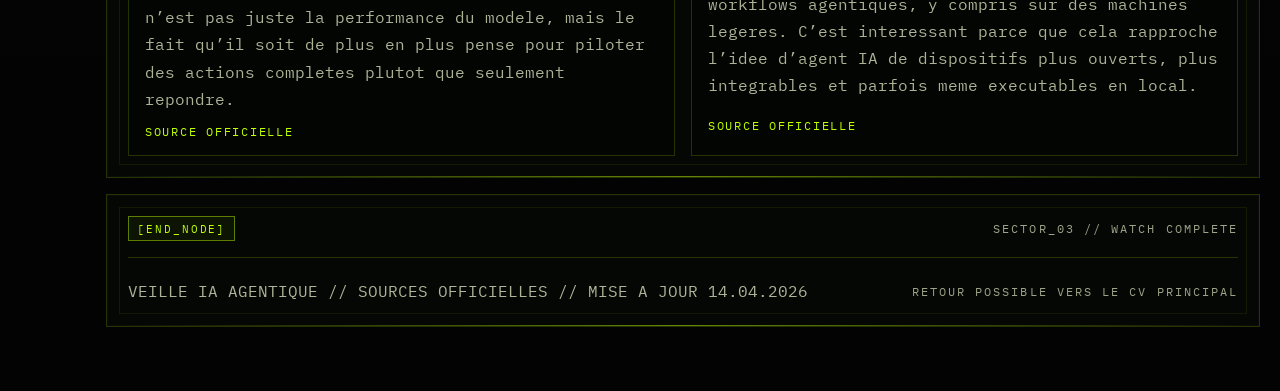
==== commit 5f4f5722: "competence-fait+veilletech-rework" ====
--- a/veille.html
+++ b/veille.html
@@ -4,7 +4,7 @@
   <meta charset="UTF-8">
   <meta name="viewport" content="width=device-width, initial-scale=1.0">
   <title>Veille IA - Matheo Houpert</title>
-  <meta name="description" content="Veille technologique IA de Matheo Houpert avec sujets recents de moins de trois mois, sources officielles et methode de veille.">
+  <meta name="description" content="Veille technologique IA de Matheo Houpert focalisee sur les agents IA, avec les dernieres actualites de Perplexity, OpenClaw, Anthropic et Google.">
   <link rel="preconnect" href="https://fonts.googleapis.com">
   <link rel="preconnect" href="https://fonts.gstatic.com" crossorigin>
   <link href="https://fonts.googleapis.com/css2?family=Chakra+Petch:wght@400;500;600;700&family=IBM+Plex+Mono:wght@400;500;600&display=swap" rel="stylesheet">
@@ -31,8 +31,6 @@
         <nav class="topbar-nav" aria-label="Navigation principale">
           <a class="topbar-link" href="index.html">ACCUEIL</a>
           <a class="topbar-link" href="#watch">SUJETS</a>
-          <a class="topbar-link" href="#method">METHODE</a>
-          <a class="topbar-link" href="#sources">SOURCES</a>
         </nav>
         <div class="topbar-block"><span class="topbar-copy">UPDATE // 08.04.2026</span><span class="status-led"></span></div>
       </header>
@@ -45,8 +43,8 @@
         <div class="hero-copy">
           <p class="eyebrow">[VEILLE_IA_MOINS_DE_3_MOIS]</p>
           <h1>VEILLE IA</h1>
-          <h2 class="page-hero-subtitle">SUJETS RECENTS, SOURCES OFFICIELLES, LECTURE PRODUIT</h2>
-          <p class="page-hero-copy">Cette veille a ete mise a jour le 8 avril 2026. Je la structure autour des modeles utiles, des usages agentiques, de l&rsquo;industrialisation de l&rsquo;IA et des sujets de gouvernance qui deviennent indispensables dans un contexte produit.</p>
+          <h2 class="page-hero-subtitle">AGENTS IA, SOURCES OFFICIELLES, DERNIERES ACTUALITES</h2>
+          <p class="page-hero-copy">Cette veille a ete recentree sur les agents IA. Je ne garde ici que des actualites recentes et officielles sur quelques acteurs qui poussent fort cette logique: Perplexity, OpenClaw, Anthropic et Google.</p>
           <div class="page-hero-actions">
             <a class="button-primary" href="#watch">VOIR LES SUJETS <span>&rarr;</span></a>
             <a class="button-secondary" href="index.html">RETOUR AU CV</a>
@@ -57,75 +55,43 @@
       <section class="panel reveal" id="watch">
         <div class="panel-header">
           <span class="system-tag">[TOPICS]</span>
-          <span class="meta-text">SECTOR_02 // IA 2026</span>
+          <span class="meta-text">SECTOR_02 // AGENTS IA</span>
         </div>
         <div class="section-head">
           <h3>SUJETS SUIVIS</h3>
-          <p>Les quatre signaux ci-dessous sont tous dates de moins de trois mois et montrent ou se deplace l&rsquo;IA: modeles ouverts, usages agentiques, securite et adoption concrete.</p>
+          <p>Voici les dernieres actualites que je retiens sur les agents IA. Je me limite volontairement a quatre acteurs maximum pour garder une veille courte et lisible.</p>
         </div>
         <div class="watch-grid">
           <article class="watch-card">
-            <div class="watch-head"><span class="watch-date">02.04.2026</span><span class="watch-tag">[OPEN MODELS]</span></div>
-            <h3>Gemma 4 et la montee des modeles ouverts</h3>
-            <p>Google DeepMind presente Gemma 4 comme une famille de modeles ouverts pensee pour le raisonnement avance et les workflows agentiques. J&rsquo;y vois un vrai signal pour des usages plus legers, plus controlables et mieux integres dans des produits.</p>
-            <div class="watch-links"><a class="watch-link" href="https://blog.google/innovation-and-ai/technology/developers-tools/gemma-4/" target="_blank" rel="noreferrer">SOURCE OFFICIELLE</a></div>
+            <div class="watch-head"><span class="watch-date">11.03.2026</span><span class="watch-tag">[PERPLEXITY]</span></div>
+            <h3>Perplexity etend son agent Computer</h3>
+            <p>Perplexity pousse encore plus loin son agent `Computer` avec une logique tres claire: un systeme capable d&rsquo;orchestrer plusieurs modeles, d&rsquo;agir sur des outils, de garder le contexte et de prendre en charge des workflows longs. C&rsquo;est une vision tres aboutie de l&rsquo;agent IA comme travailleur numerique.</p>
+            <div class="watch-links"><a class="watch-link" href="https://www.perplexity.ai/hub/blog/everything-is-computer" target="_blank" rel="noreferrer">SOURCE OFFICIELLE</a></div>
           </article>
           <article class="watch-card">
-            <div class="watch-head"><span class="watch-date">24.03.2026</span><span class="watch-tag">[USAGES]</span></div>
-            <h3>Anthropic Economic Index et l&rsquo;evolution des usages</h3>
-            <p>Le rapport montre que les usages se diversifient sur Claude.ai alors que le code migre de plus en plus vers des flux API plus automatises. Pour moi, cela confirme que l&rsquo;avenir se joue dans l&rsquo;integration de l&rsquo;IA directement dans les outils de travail.</p>
-            <div class="watch-links"><a class="watch-link" href="https://www.anthropic.com/research/economic-index-march-2026-report" target="_blank" rel="noreferrer">SOURCE OFFICIELLE</a></div>
+            <div class="watch-head"><span class="watch-date">14.04.2026</span><span class="watch-tag">[OPENCLAW]</span></div>
+            <h3>OpenClaw continue a evoluer tres vite</h3>
+            <p>OpenClaw suit une cadence de mise a jour tres aggressive. La derniere release publique met surtout en avant de la stabilite, de la securite, de meilleurs canaux de communication et des raffinements autour de l&rsquo;agent personnel. Cela montre qu&rsquo;un agent utile n&rsquo;est pas seulement une IA, mais aussi toute l&rsquo;infrastructure autour.</p>
+            <div class="watch-links"><a class="watch-link" href="https://github.com/openclaw/openclaw/releases" target="_blank" rel="noreferrer">SOURCE OFFICIELLE</a></div>
           </article>
           <article class="watch-card">
-            <div class="watch-head"><span class="watch-date">02.04.2026</span><span class="watch-tag">[SAFETY]</span></div>
-            <h3>Responsible Scaling Policy 3.1</h3>
-            <p>Anthropic a mis a jour sa Responsible Scaling Policy le 2 avril 2026. Ce sujet m&rsquo;interesse parce qu&rsquo;il rappelle qu&rsquo;un produit IA ne se limite pas a la performance brute: il faut aussi penser seuils, risques et gouvernance continue.</p>
-            <div class="watch-links"><a class="watch-link" href="https://www.anthropic.com/responsible-scaling-policy" target="_blank" rel="noreferrer">SOURCE OFFICIELLE</a></div>
+            <div class="watch-head"><span class="watch-date">05.02.2026</span><span class="watch-tag">[ANTHROPIC]</span></div>
+            <h3>Claude Opus 4.6 renforce l&rsquo;approche agentique</h3>
+            <p>Anthropic met en avant un modele plus solide sur le code agentique, l&rsquo;usage d&rsquo;outils, le computer use et les taches longues. Ce qui m&rsquo;interesse ici, ce n&rsquo;est pas juste la performance du modele, mais le fait qu&rsquo;il soit de plus en plus pense pour piloter des actions completes plutot que seulement repondre.</p>
+            <div class="watch-links"><a class="watch-link" href="https://www.anthropic.com/news/claude-opus-4-6" target="_blank" rel="noreferrer">SOURCE OFFICIELLE</a></div>
           </article>
           <article class="watch-card">
-            <div class="watch-head"><span class="watch-date">04.02.2026</span><span class="watch-tag">[AGENTIC]</span></div>
-            <h3>Google pousse l&rsquo;IA contextuelle et agentique</h3>
-            <p>Le recap Google du 4 fevrier 2026 montre un glissement net vers des assistants plus contextuels: personnalisation dans Gemini, Agentic Vision dans Gemini 3 Flash, auto browse dans Chrome. L&rsquo;IA quitte peu a peu la simple conversation pour devenir une couche d&rsquo;action.</p>
-            <div class="watch-links"><a class="watch-link" href="https://blog.google/innovation-and-ai/products/google-ai-updates-january-2026/" target="_blank" rel="noreferrer">SOURCE OFFICIELLE</a></div>
+            <div class="watch-head"><span class="watch-date">02.04.2026</span><span class="watch-tag">[GOOGLE]</span></div>
+            <h3>Google positionne Gemma 4 pour les agents</h3>
+            <p>Avec Gemma 4, Google insiste sur le raisonnement, le function calling, la sortie structuree et les workflows agentiques, y compris sur des machines legeres. C&rsquo;est interessant parce que cela rapproche l&rsquo;idee d&rsquo;agent IA de dispositifs plus ouverts, plus integrables et parfois meme executables en local.</p>
+            <div class="watch-links"><a class="watch-link" href="https://blog.google/innovation-and-ai/technology/developers-tools/gemma-4/" target="_blank" rel="noreferrer">SOURCE OFFICIELLE</a></div>
           </article>
         </div>
       </section>
 
-      <section class="panel reveal" id="method">
-        <div class="panel-header">
-          <span class="system-tag">[METHOD]</span>
-          <span class="meta-text">SECTOR_03 // COMMENT JE FAIS MA VEILLE</span>
-        </div>
-        <div class="method-grid">
-          <article class="method-card">
-            <span class="method-kicker">[PROCESSUS]</span>
-            <h3>Comment je trie l&rsquo;information</h3>
-            <p>Je commence par les sources officielles pour eviter le bruit, puis je regarde si le sujet change vraiment quelque chose pour l&rsquo;interface, le flux de travail, l&rsquo;experience utilisateur ou l&rsquo;architecture d&rsquo;un produit. Ensuite je garde une note courte, datee et orientee usage.</p>
-          </article>
-          <article class="method-card">
-            <span class="method-kicker">[OUTILS]</span>
-            <h3>Les outils que j&rsquo;utilise</h3>
-            <p>J&rsquo;utilise les blogs officiels des acteurs IA, LinkedIn pour reperer les annonces, GitHub pour suivre certains outils, Feedly pour centraliser les flux et un espace de notes type Notion pour garder les dates, idees et cas d&rsquo;usage a reinvestir dans mes projets.</p>
-          </article>
-        </div>
-      </section>
-
-      <section class="panel reveal" id="sources">
-        <div class="panel-header">
-          <span class="system-tag">[SOURCES]</span>
-          <span class="meta-text">SECTOR_04 // REFERENCES OFFICIELLES</span>
-        </div>
-        <div class="source-grid">
-          <article class="source-item"><span class="source-item-label">[02.04.2026]</span><h3>Google DeepMind - Gemma 4</h3><a href="https://blog.google/innovation-and-ai/technology/developers-tools/gemma-4/" target="_blank" rel="noreferrer">OUVRIR LA SOURCE</a></article>
-          <article class="source-item"><span class="source-item-label">[24.03.2026]</span><h3>Anthropic - Economic Index</h3><a href="https://www.anthropic.com/research/economic-index-march-2026-report" target="_blank" rel="noreferrer">OUVRIR LA SOURCE</a></article>
-          <article class="source-item"><span class="source-item-label">[02.04.2026]</span><h3>Anthropic - Responsible Scaling Policy 3.1</h3><a href="https://www.anthropic.com/responsible-scaling-policy" target="_blank" rel="noreferrer">OUVRIR LA SOURCE</a></article>
-          <article class="source-item"><span class="source-item-label">[04.02.2026]</span><h3>Google - AI updates January 2026</h3><a href="https://blog.google/innovation-and-ai/products/google-ai-updates-january-2026/" target="_blank" rel="noreferrer">OUVRIR LA SOURCE</a></article>
-        </div>
-      </section>
-
       <footer class="footer panel reveal">
-        <div class="panel-header"><span class="system-tag">[END_NODE]</span><span class="meta-text">SECTOR_05 // WATCH COMPLETE</span></div>
-        <div class="footer-copy"><p>VEILLE IA // SOURCES OFFICIELLES // MISE A JOUR 08.04.2026</p><p class="footer-small">RETOUR POSSIBLE VERS LE CV PRINCIPAL</p></div>
+        <div class="panel-header"><span class="system-tag">[END_NODE]</span><span class="meta-text">SECTOR_03 // WATCH COMPLETE</span></div>
+        <div class="footer-copy"><p>VEILLE IA AGENTIQUE // SOURCES OFFICIELLES // MISE A JOUR 14.04.2026</p><p class="footer-small">RETOUR POSSIBLE VERS LE CV PRINCIPAL</p></div>
       </footer>
     </main>
   </div>
--- a/styles.css
+++ b/styles.css
@@ -38,6 +38,10 @@
   overflow: hidden;
 }
 
+body.is-loading {
+  overflow: hidden;
+}
+
 body::before {
   content: "";
   position: fixed;
@@ -141,6 +145,10 @@
   opacity: 1;
 }
 
+body.is-loading .cursor {
+  opacity: 0 !important;
+}
+
 .cursor.is-hovering .cursor-ring {
   transform: scale(1.45);
 }
@@ -222,6 +230,160 @@
   width: min(calc(100% - 126px), var(--content-max));
   margin-left: max(106px, calc((100vw - var(--content-max)) / 2));
   padding: 1.25rem 0 4rem;
+}
+
+.portfolio-loader {
+  position: fixed;
+  inset: 0;
+  z-index: 14;
+  display: grid;
+  place-items: center;
+  padding: 1.2rem;
+  background:
+    linear-gradient(rgba(255, 255, 255, 0.01), rgba(255, 255, 255, 0)),
+    rgba(2, 3, 2, 0.94);
+  backdrop-filter: blur(14px);
+  transition: opacity 700ms ease, visibility 700ms ease;
+}
+
+body:not(.is-loading) .portfolio-loader {
+  opacity: 0;
+  visibility: hidden;
+  pointer-events: none;
+}
+
+.portfolio-loader::before,
+.portfolio-loader::after {
+  content: "";
+  position: absolute;
+  inset: 0;
+  pointer-events: none;
+}
+
+.portfolio-loader::before {
+  background:
+    radial-gradient(circle at 50% 18%, rgba(191, 255, 0, 0.09), transparent 28%),
+    linear-gradient(180deg, rgba(191, 255, 0, 0.04), transparent 38%);
+}
+
+.portfolio-loader::after {
+  background: repeating-linear-gradient(
+    to bottom,
+    rgba(255, 255, 255, 0.028) 0,
+    rgba(255, 255, 255, 0.028) 1px,
+    transparent 1px,
+    transparent 4px
+  );
+  opacity: 0.08;
+  mix-blend-mode: screen;
+}
+
+.portfolio-loader__panel {
+  position: relative;
+  width: min(680px, 100%);
+  padding: 1.35rem;
+  border: 1px solid var(--line);
+  background: rgba(5, 8, 5, 0.9);
+  box-shadow:
+    inset 0 0 0 1px rgba(255, 255, 255, 0.02),
+    0 0 28px rgba(191, 255, 0, 0.08);
+  overflow: hidden;
+  animation: loader-float 2.8s ease-in-out infinite;
+}
+
+.portfolio-loader__panel::before,
+.portfolio-loader__panel::after {
+  content: "";
+  position: absolute;
+  pointer-events: none;
+}
+
+.portfolio-loader__panel::before {
+  inset: 12px;
+  border: 1px solid rgba(191, 255, 0, 0.08);
+}
+
+.portfolio-loader__panel::after {
+  inset: auto 0 0 0;
+  height: 1px;
+  background: linear-gradient(90deg, transparent, rgba(191, 255, 0, 0.5), transparent);
+}
+
+.portfolio-loader__head {
+  position: relative;
+  z-index: 1;
+  display: flex;
+  justify-content: space-between;
+  gap: 1rem;
+  align-items: center;
+  padding-bottom: 1rem;
+  margin-bottom: 1rem;
+  border-bottom: 1px solid var(--line);
+}
+
+.portfolio-loader__code,
+.portfolio-loader__eyebrow,
+.portfolio-loader__status span {
+  font-size: 0.72rem;
+  letter-spacing: 0.18em;
+}
+
+.portfolio-loader__code {
+  color: rgba(239, 248, 208, 0.65);
+}
+
+.portfolio-loader__body {
+  position: relative;
+  z-index: 1;
+  display: grid;
+  gap: 0.9rem;
+}
+
+.portfolio-loader__eyebrow {
+  color: var(--accent);
+}
+
+.portfolio-loader__title {
+  margin: 0;
+  font-family: "Chakra Petch", sans-serif;
+  font-size: clamp(1.9rem, 5vw, 3.4rem);
+  line-height: 0.95;
+  letter-spacing: 0.08em;
+}
+
+.portfolio-loader__text {
+  max-width: 44ch;
+}
+
+.portfolio-loader__meter {
+  position: relative;
+  height: 12px;
+  border: 1px solid var(--line);
+  background: rgba(255, 255, 255, 0.02);
+  overflow: hidden;
+}
+
+.portfolio-loader__meter::before {
+  content: "";
+  position: absolute;
+  inset: 2px;
+  border: 1px solid rgba(191, 255, 0, 0.08);
+}
+
+.portfolio-loader__bar {
+  display: block;
+  width: 38%;
+  height: 100%;
+  background: linear-gradient(90deg, rgba(191, 255, 0, 0.14), rgba(191, 255, 0, 0.9), rgba(191, 255, 0, 0.18));
+  box-shadow: 0 0 22px rgba(191, 255, 0, 0.22);
+  animation: loader-progress 1.65s ease-in-out infinite;
+}
+
+.portfolio-loader__status {
+  display: flex;
+  flex-wrap: wrap;
+  gap: 0.75rem;
+  color: rgba(239, 248, 208, 0.72);
 }
 
 .topbar,
@@ -715,6 +877,24 @@
   gap: 1rem;
 }
 
+.skills-stack,
+.skills-block {
+  display: grid;
+  gap: 1rem;
+}
+
+.skills-stack {
+  gap: 1.5rem;
+}
+
+.skills-panel--tech {
+  grid-template-columns: repeat(5, minmax(0, 1fr));
+}
+
+.skills-panel--project {
+  grid-template-columns: repeat(3, minmax(0, 1fr));
+}
+
 .skill-button-grid {
   display: flex;
   flex-wrap: wrap;
@@ -752,6 +932,27 @@
     border-color var(--transition),
     box-shadow var(--transition),
     transform var(--transition);
+}
+
+.skill-card-copy {
+  display: grid;
+  gap: 0.65rem;
+}
+
+.skill-card-list {
+  display: grid;
+  gap: 0.45rem;
+  padding-left: 1.1rem;
+  color: var(--text-dim);
+}
+
+.skill-card-list li {
+  line-height: 1.6;
+  text-transform: none;
+}
+
+.skills-block-intro {
+  max-width: 74ch;
 }
 
 .skill-card h4 {
@@ -1203,9 +1404,36 @@
   }
 }
 
+@keyframes loader-progress {
+  0% {
+    transform: translateX(-120%);
+  }
+  55% {
+    transform: translateX(170%);
+  }
+  100% {
+    transform: translateX(220%);
+  }
+}
+
+@keyframes loader-float {
+  0%,
+  100% {
+    transform: translateY(0);
+  }
+  50% {
+    transform: translateY(-4px);
+  }
+}
+
 @media (max-width: 1100px) {
   .skills-panel {
     grid-template-columns: repeat(3, minmax(0, 1fr));
+  }
+
+  .skills-panel--tech,
+  .skills-panel--project {
+    grid-template-columns: repeat(2, minmax(0, 1fr));
   }
 
   .hero-grid,
@@ -1238,7 +1466,8 @@
 
   .skills-footer,
   .watch-head,
-  .footer-copy {
+  .footer-copy,
+  .portfolio-loader__head {
     flex-direction: column;
     align-items: flex-start;
   }
@@ -1285,9 +1514,16 @@
   .topbar,
   .panel-header,
   .detail-dialog-head,
-  .footer-copy {
+  .footer-copy,
+  .portfolio-loader__head {
     flex-direction: column;
     align-items: flex-start;
+  }
+
+  /* Fallback mobile: si l'observer rate, les sections restent visibles */
+  .reveal {
+    opacity: 1;
+    transform: none;
   }
 }
 
@@ -1299,7 +1535,8 @@
   .panel,
   .topbar,
   .detail-dialog-head,
-  .detail-dialog-scroll {
+  .detail-dialog-scroll,
+  .portfolio-loader__panel {
     padding-left: 1rem;
     padding-right: 1rem;
   }
@@ -1352,6 +1589,10 @@
   }
 
   .detail-modal {
+    padding: 0.75rem;
+  }
+
+  .portfolio-loader {
     padding: 0.75rem;
   }
 }
